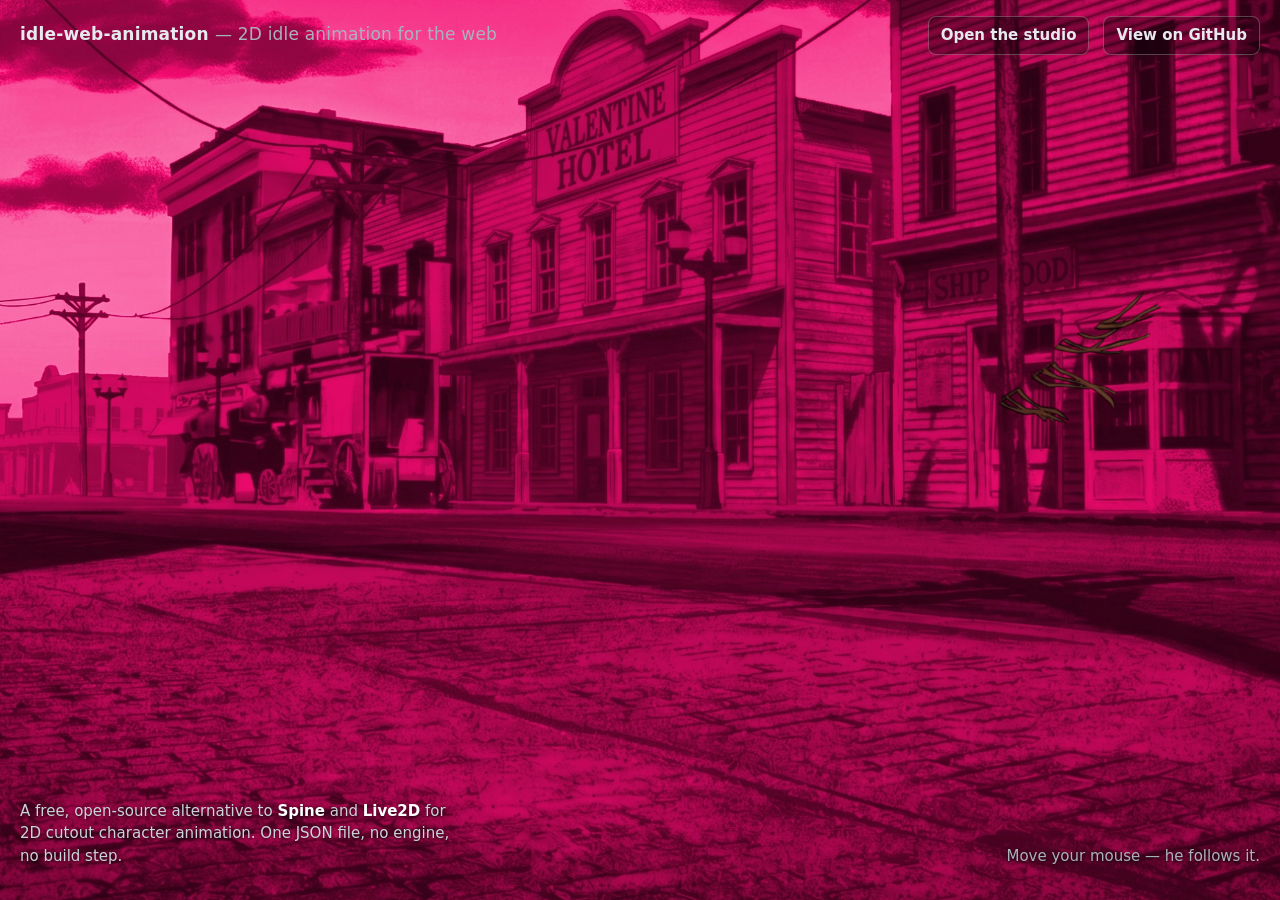
==== index.html @ 0db1f395 "feat: a live demo page, and SEO in the README and repo The repo opened with no way to see the thing " ====
<!doctype html>
<html lang="en">
<head>
<meta charset="utf-8">
<meta name="viewport" content="width=device-width, initial-scale=1">
<title>idle-web-animation — live demo</title>
<meta name="description" content="A free, open-source alternative to Spine and Live2D for 2D cutout character animation on the web. One JSON file, no engine, no editor licence. Live demo.">
<link rel="canonical" href="https://broening.github.io/idle-web-animation/">
<meta property="og:title" content="idle-web-animation — 2D character idle animation for the web">
<meta property="og:description" content="A free, open-source alternative to Spine and Live2D. Layered images, one JSON file, no build step. Move your mouse over the figure.">
<meta property="og:type" content="website">
<link rel="stylesheet" href="player/idle.css">
<style>
  html, body { margin: 0; height: 100%; background: #0d0f13; color: #e6e9ee;
    font: 15px/1.5 system-ui, "Segoe UI", Roboto, sans-serif; }
  #hero { position: fixed; inset: 0; }
  .veil { position: fixed; inset: 0; pointer-events: none;
    background: radial-gradient(120% 90% at 50% 40%, transparent 55%, rgba(0,0,0,0.55)); }
  .bar { position: fixed; left: 0; right: 0; top: 0; z-index: 3;
    display: flex; align-items: baseline; gap: 14px; flex-wrap: wrap;
    padding: 16px 20px; }
  .bar h1 { margin: 0; font-size: 17px; font-weight: 700; letter-spacing: .2px; }
  .bar h1 span { font-weight: 400; color: #aab2bd; }
  .bar .grow { flex: 1; }
  .bar a { color: #e6e9ee; text-decoration: none; font-weight: 600;
    border: 1px solid rgba(255,255,255,.25); border-radius: 8px;
    padding: 7px 12px; background: rgba(0,0,0,.35); }
  .bar a:hover { background: rgba(255,255,255,.12); }
  .tag { position: fixed; left: 20px; bottom: 18px; z-index: 3; max-width: 30rem;
    color: #cdd3db; text-shadow: 0 1px 3px rgba(0,0,0,.7); }
  .tag b { color: #fff; }
  .hint { position: fixed; right: 20px; bottom: 18px; z-index: 3;
    color: #aab2bd; text-shadow: 0 1px 3px rgba(0,0,0,.7); }
  @media (max-width: 620px) { .hint { display: none; } }
</style>
</head>
<body>

<div class="bar">
  <h1>idle-web-animation <span>— 2D idle animation for the web</span></h1>
  <div class="grow"></div>
  <a href="studio/">Open the studio</a>
  <a href="https://github.com/broening/idle-web-animation">View on GitHub</a>
</div>

<div id="hero" aria-label="Animated 2D character, Pedro, breathing and looking around"></div>
<div class="veil"></div>

<p class="tag">A free, open-source alternative to <b>Spine</b> and <b>Live2D</b>
for 2D cutout character animation. One JSON file, no engine, no build step.</p>
<p class="hint">Move your mouse — he follows it.</p>

<script src="player/idle.js"></script>
<script>
  (function () {
    var host = document.getElementById('hero');
    fetch('figures/pedro/figure.json').then(function (r) {
      if (!r.ok) throw new Error('figure.json ' + r.status);
      return r.json();
    }).then(function (fig) {
      var f = new IdleFigure(host, fig, 'figures/pedro/');
      f.trackPointer(document.body);
      window.addEventListener('resize', function () { f.fit(); });
      var still = window.matchMedia && window.matchMedia('(prefers-reduced-motion: reduce)').matches;
      if (still) { f.seek(2.0); } else { f.play(); }
    }).catch(function (e) {
      host.innerHTML = '<p style="position:absolute;inset:0;display:flex;'
        + 'align-items:center;justify-content:center;color:#aab2bd">'
        + 'Could not load the demo figure (' + e.message + ').</p>';
    });
  })();
</script>

</body>
</html>
---- player/idle.css ----
/*
 * idle.css - the whole layout contract for a figure.
 *
 * Chromium 103 is the floor, because that is what RedM and FiveM ship in
 * their NUI layer. So: no :has(), no CSS nesting, no oklch(), no color-mix(),
 * no container queries. Custom properties and transforms are fine.
 */

.idle-host {
  position: relative;
  overflow: hidden;
}

/* The stage is always the figure's own pixel size. It is centred in the host
 * and scaled to fit by the player, so one figure serves a 400 px card and a
 * 1920 px loading screen from the same files. */
.idle-stage {
  position: absolute;
  top: 50%;
  left: 50%;
  transform-origin: 50% 50%;
  will-change: transform;
}

.idle-layer,
.idle-layer img {
  position: absolute;
  top: 0;
  left: 0;
  width: 100%;
  height: 100%;
}

/* The backdrop covers the whole host, independent of the figure canvas. */
.idle-bg {
  position: absolute;
  top: 0;
  left: 0;
  width: 100%;
  height: 100%;
  object-fit: cover;
  transform-origin: 50% 50%;
  user-select: none;
  -webkit-user-select: none;
  pointer-events: none;
}

/* Every layer box is the full canvas, and the pivot alone decides how it
 * moves. The image inside fills the box too, unless the figure carries a
 * `crop` for it: then idle.js pins the smaller image to its rectangle with
 * inline left/top/width/height, which beat the 100% above. The box never
 * changes, so pivots and parents do not care whether a layer was cut. */
/* `filter` is deliberately not in this list. A hint is cheap, but an actual
 * filter is not: it forces the layer onto its own render surface, which is a
 * whole extra render pass every frame. Grim is 22 full-canvas layers, and for
 * a while every one of them carried a constant brightness(1) - 22 render
 * passes to draw a picture that needs two. Edge gave up somewhere in the
 * middle of that and left whole layers unpainted for a frame; the motes, drawn
 * last, were the only thing that survived, so the figure strobed underneath a
 * spray that did not. Brave, on the same Chromium, absorbed it.
 *
 * So filters are handed out per layer, in idle.js, to the two that light up. */
.idle-layer {
  transform-origin: 0 0;
  pointer-events: none;
}

/* No will-change here, and that is the point.

   A hint is a promise to the compositor that this layer will change, and it
   answers by giving the layer its own texture. Twenty-two layers on grim is
   twenty-two textures of about 900x900 on screen - roughly 70 MB - to draw a
   picture that fits in one. Ten of those hold the spray, and each of those ten
   is a full-canvas image carrying about fifteen specks; measured over 300 s, a
   group sits invisible for up to 7.8 s at a stretch. A texture that large, that
   empty and that idle is the first thing a compositor short of memory throws
   away, and the frame it comes back it has to be rasterised again - which is
   one frame of missing specks. Brave had the room. Edge did not, and the spray
   strobed.

   Without the hint the whole stage rasterises into one surface. That is more
   raster work per frame and far less memory, and for a stack of flat images
   drawn at screen size it is the cheaper trade. The two layers that genuinely
   need isolating - the ones that light up - are hinted individually in
   idle.js, where the player can see which ones those are. */

.idle-layer img {
  user-select: none;
  -webkit-user-select: none;
  display: block;
}
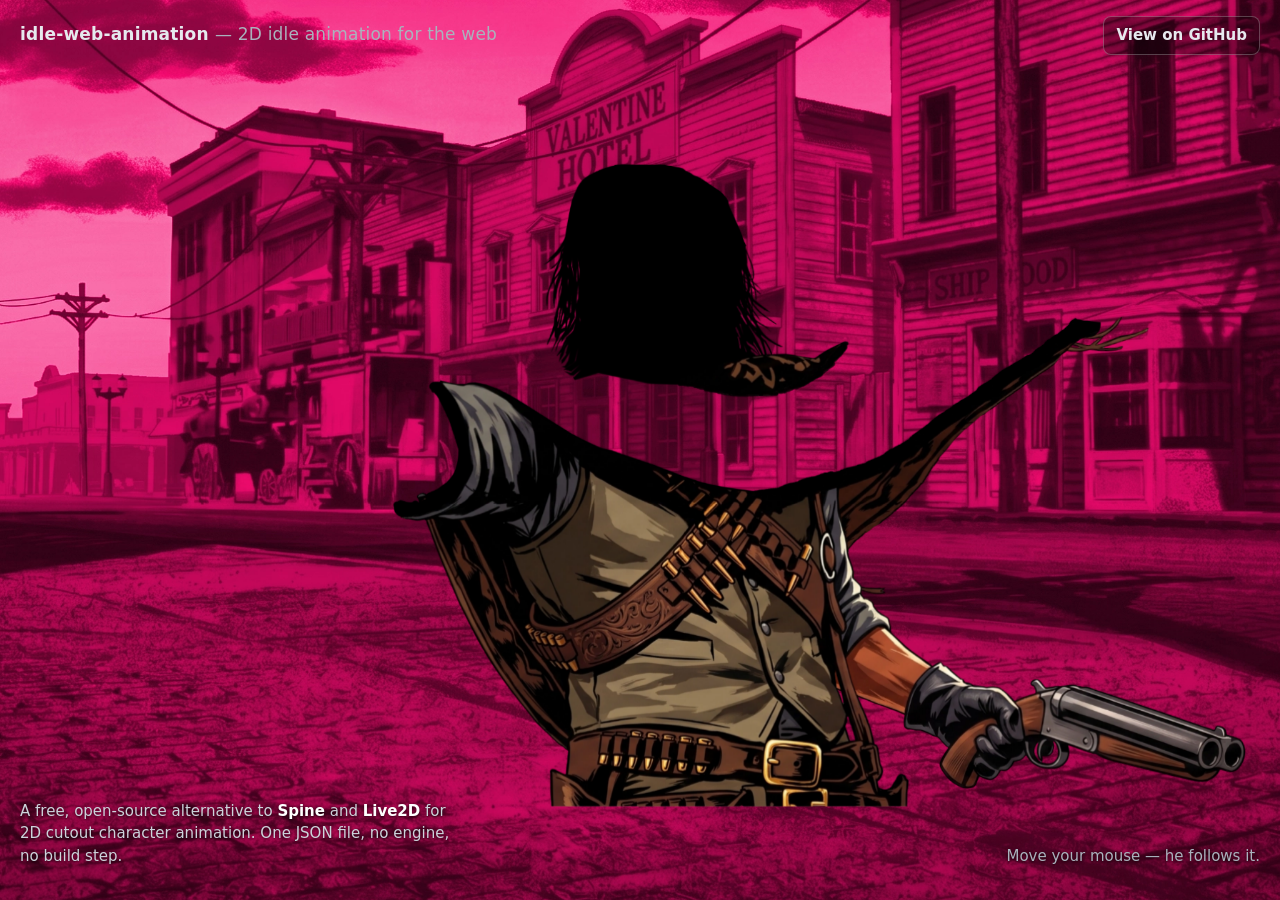
==== commit 29e842b8: "fix(demo): drop the studio link and add a favicon The read-only studio needs serve.py's routes to li" ====
--- a/index.html
+++ b/index.html
@@ -4,6 +4,8 @@
 <meta charset="utf-8">
 <meta name="viewport" content="width=device-width, initial-scale=1">
 <title>idle-web-animation — live demo</title>
+<link rel="icon" href="data:image/svg+xml,%3Csvg xmlns='http://www.w3.org/2000/svg' viewBox='0 0 16 16'%3E%3Ctext y='14' font-size='15'%3E%F0%9F%A4%A0%3C/text%3E%3C/svg%3E">
+<meta name="theme-color" content="#0d0f13">
 <meta name="description" content="A free, open-source alternative to Spine and Live2D for 2D cutout character animation on the web. One JSON file, no engine, no editor licence. Live demo.">
 <link rel="canonical" href="https://broening.github.io/idle-web-animation/">
 <meta property="og:title" content="idle-web-animation — 2D character idle animation for the web">
@@ -39,7 +41,6 @@
 <div class="bar">
   <h1>idle-web-animation <span>— 2D idle animation for the web</span></h1>
   <div class="grow"></div>
-  <a href="studio/">Open the studio</a>
   <a href="https://github.com/broening/idle-web-animation">View on GitHub</a>
 </div>
 
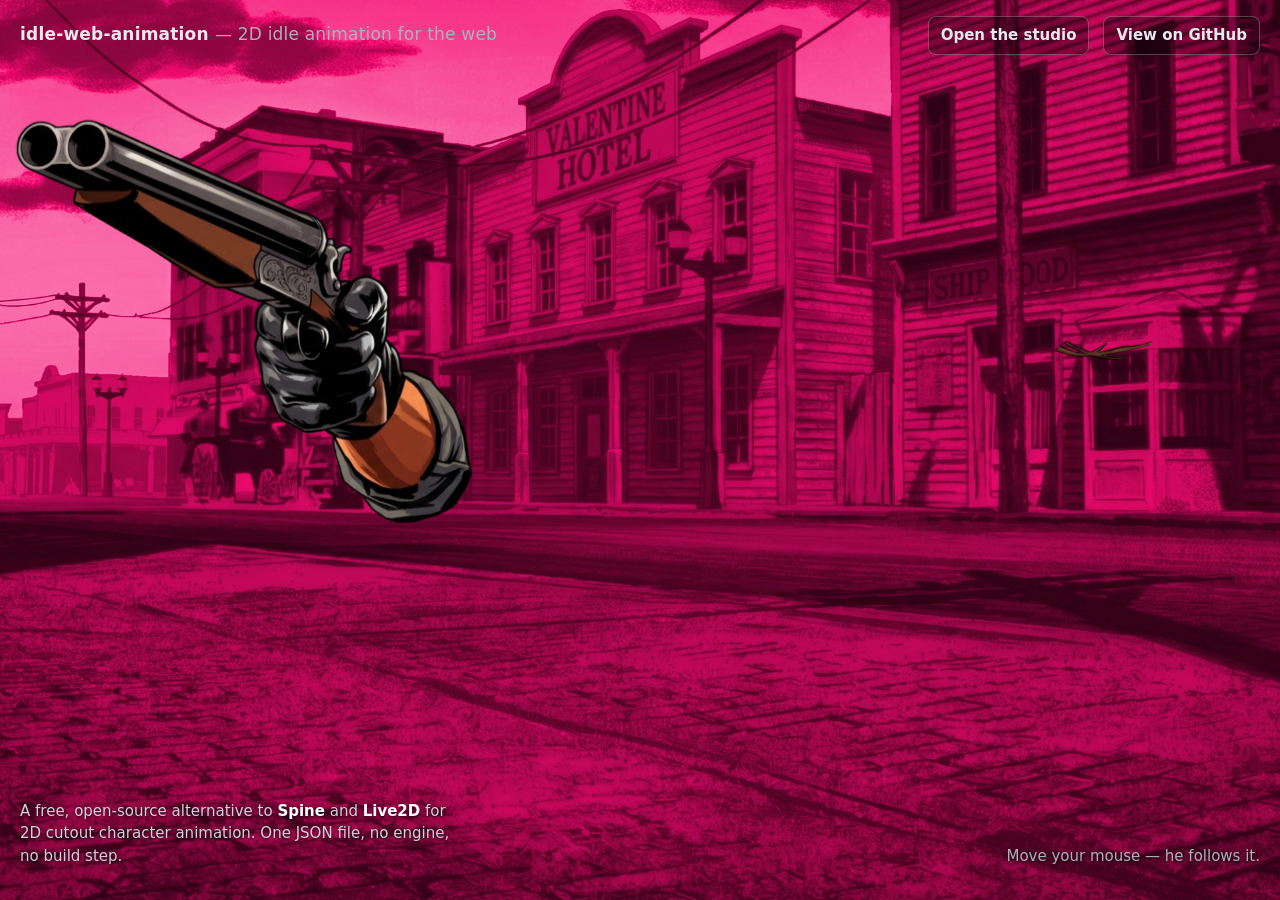
==== commit acc60cea: "feat(demo): bring the studio link back, now that Pages serves it The read-only studio on Pages was e" ====
--- a/index.html
+++ b/index.html
@@ -41,6 +41,7 @@
 <div class="bar">
   <h1>idle-web-animation <span>— 2D idle animation for the web</span></h1>
   <div class="grow"></div>
+  <a href="studio/">Open the studio</a>
   <a href="https://github.com/broening/idle-web-animation">View on GitHub</a>
 </div>
 
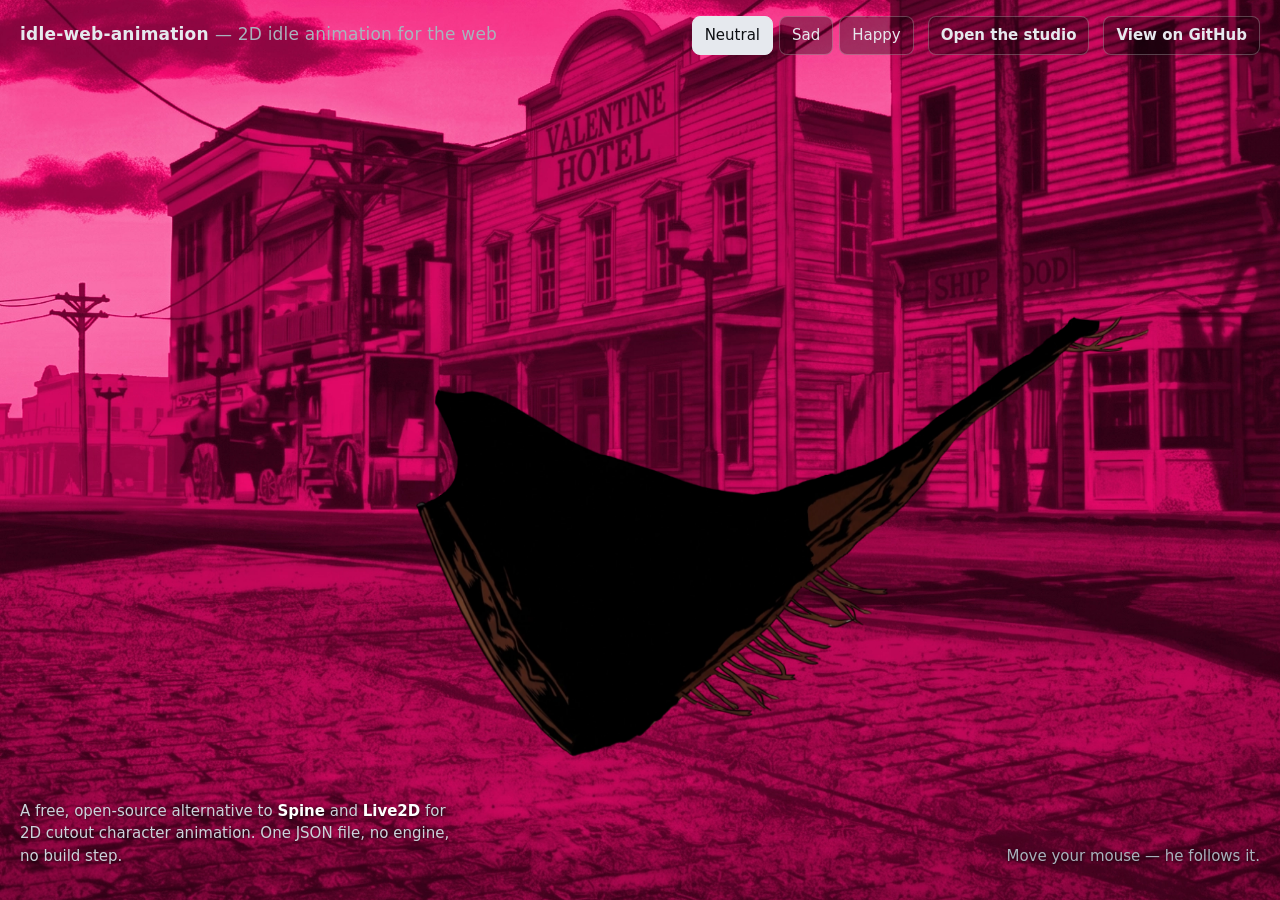
==== commit cf56afee: "feat(demo): Pedro gets sad and happy, the demo page gets mood buttons Posture only, no new pictures:" ====
--- a/index.html
+++ b/index.html
@@ -28,6 +28,13 @@
     border: 1px solid rgba(255,255,255,.25); border-radius: 8px;
     padding: 7px 12px; background: rgba(0,0,0,.35); }
   .bar a:hover { background: rgba(255,255,255,.12); }
+  .moods { display: flex; gap: 6px; }
+  .moods button { color: #e6e9ee; text-decoration: none; font-weight: 600;
+    font: inherit; border: 1px solid rgba(255,255,255,.25); border-radius: 8px;
+    padding: 7px 12px; background: rgba(0,0,0,.35); cursor: pointer; }
+  .moods button:hover { background: rgba(255,255,255,.12); }
+  .moods button[aria-pressed="true"] { background: #e6e9ee; color: #0d0f13;
+    border-color: #e6e9ee; }
   .tag { position: fixed; left: 20px; bottom: 18px; z-index: 3; max-width: 30rem;
     color: #cdd3db; text-shadow: 0 1px 3px rgba(0,0,0,.7); }
   .tag b { color: #fff; }
@@ -41,6 +48,7 @@
 <div class="bar">
   <h1>idle-web-animation <span>— 2D idle animation for the web</span></h1>
   <div class="grow"></div>
+  <div class="moods" id="moods" role="group" aria-label="Mood" hidden></div>
   <a href="studio/">Open the studio</a>
   <a href="https://github.com/broening/idle-web-animation">View on GitHub</a>
 </div>
@@ -65,6 +73,29 @@
       window.addEventListener('resize', function () { f.fit(); });
       var still = window.matchMedia && window.matchMedia('(prefers-reduced-motion: reduce)').matches;
       if (still) { f.seek(2.0); } else { f.play(); }
+
+      /* Mood buttons. A figure with no moods lists only "neutral", and the
+       * whole group stays hidden - no button for a mood that does not exist. */
+      var names = Idle.stateNames(fig);
+      if (names.length > 1) {
+        var box = document.getElementById('moods');
+        var buttons = [];
+        names.forEach(function (name) {
+          var btn = document.createElement('button');
+          btn.type = 'button';
+          btn.textContent = name.charAt(0).toUpperCase() + name.slice(1);
+          btn.setAttribute('aria-pressed', name === f.state ? 'true' : 'false');
+          btn.addEventListener('click', function () {
+            if (!f.setState(name)) return;
+            buttons.forEach(function (b) {
+              b.setAttribute('aria-pressed', b === btn ? 'true' : 'false');
+            });
+          });
+          buttons.push(btn);
+          box.appendChild(btn);
+        });
+        box.hidden = false;
+      }
     }).catch(function (e) {
       host.innerHTML = '<p style="position:absolute;inset:0;display:flex;'
         + 'align-items:center;justify-content:center;color:#aab2bd">'
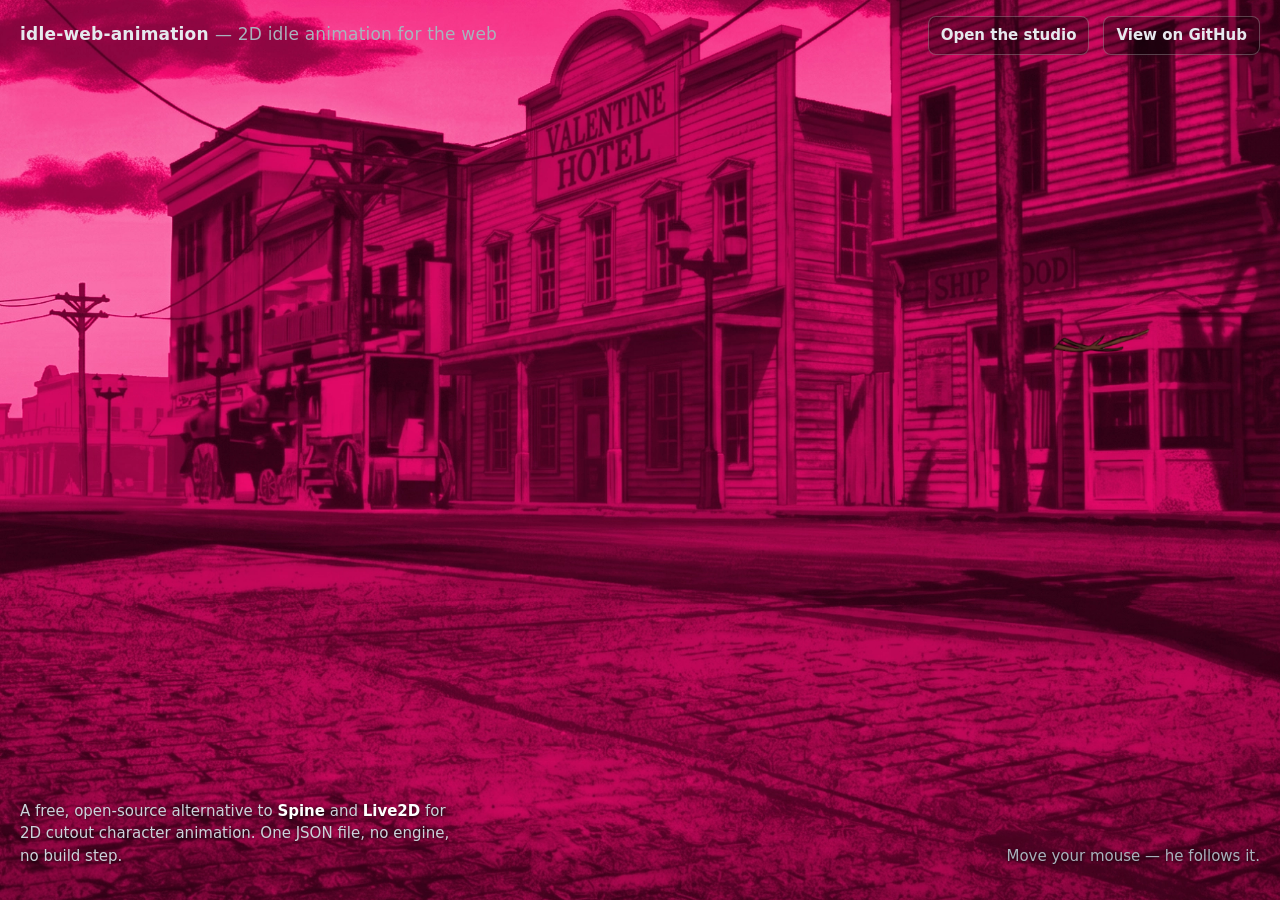
==== commit 19f718ce: "fix(demo): drop the mood buttons from the demo page The demo has nothing to show for moods yet, so t" ====
--- a/index.html
+++ b/index.html
@@ -28,13 +28,6 @@
     border: 1px solid rgba(255,255,255,.25); border-radius: 8px;
     padding: 7px 12px; background: rgba(0,0,0,.35); }
   .bar a:hover { background: rgba(255,255,255,.12); }
-  .moods { display: flex; gap: 6px; }
-  .moods button { color: #e6e9ee; text-decoration: none; font-weight: 600;
-    font: inherit; border: 1px solid rgba(255,255,255,.25); border-radius: 8px;
-    padding: 7px 12px; background: rgba(0,0,0,.35); cursor: pointer; }
-  .moods button:hover { background: rgba(255,255,255,.12); }
-  .moods button[aria-pressed="true"] { background: #e6e9ee; color: #0d0f13;
-    border-color: #e6e9ee; }
   .tag { position: fixed; left: 20px; bottom: 18px; z-index: 3; max-width: 30rem;
     color: #cdd3db; text-shadow: 0 1px 3px rgba(0,0,0,.7); }
   .tag b { color: #fff; }
@@ -48,7 +41,6 @@
 <div class="bar">
   <h1>idle-web-animation <span>— 2D idle animation for the web</span></h1>
   <div class="grow"></div>
-  <div class="moods" id="moods" role="group" aria-label="Mood" hidden></div>
   <a href="studio/">Open the studio</a>
   <a href="https://github.com/broening/idle-web-animation">View on GitHub</a>
 </div>
@@ -73,29 +65,6 @@
       window.addEventListener('resize', function () { f.fit(); });
       var still = window.matchMedia && window.matchMedia('(prefers-reduced-motion: reduce)').matches;
       if (still) { f.seek(2.0); } else { f.play(); }
-
-      /* Mood buttons. A figure with no moods lists only "neutral", and the
-       * whole group stays hidden - no button for a mood that does not exist. */
-      var names = Idle.stateNames(fig);
-      if (names.length > 1) {
-        var box = document.getElementById('moods');
-        var buttons = [];
-        names.forEach(function (name) {
-          var btn = document.createElement('button');
-          btn.type = 'button';
-          btn.textContent = name.charAt(0).toUpperCase() + name.slice(1);
-          btn.setAttribute('aria-pressed', name === f.state ? 'true' : 'false');
-          btn.addEventListener('click', function () {
-            if (!f.setState(name)) return;
-            buttons.forEach(function (b) {
-              b.setAttribute('aria-pressed', b === btn ? 'true' : 'false');
-            });
-          });
-          buttons.push(btn);
-          box.appendChild(btn);
-        });
-        box.hidden = false;
-      }
     }).catch(function (e) {
       host.innerHTML = '<p style="position:absolute;inset:0;display:flex;'
         + 'align-items:center;justify-content:center;color:#aab2bd">'
